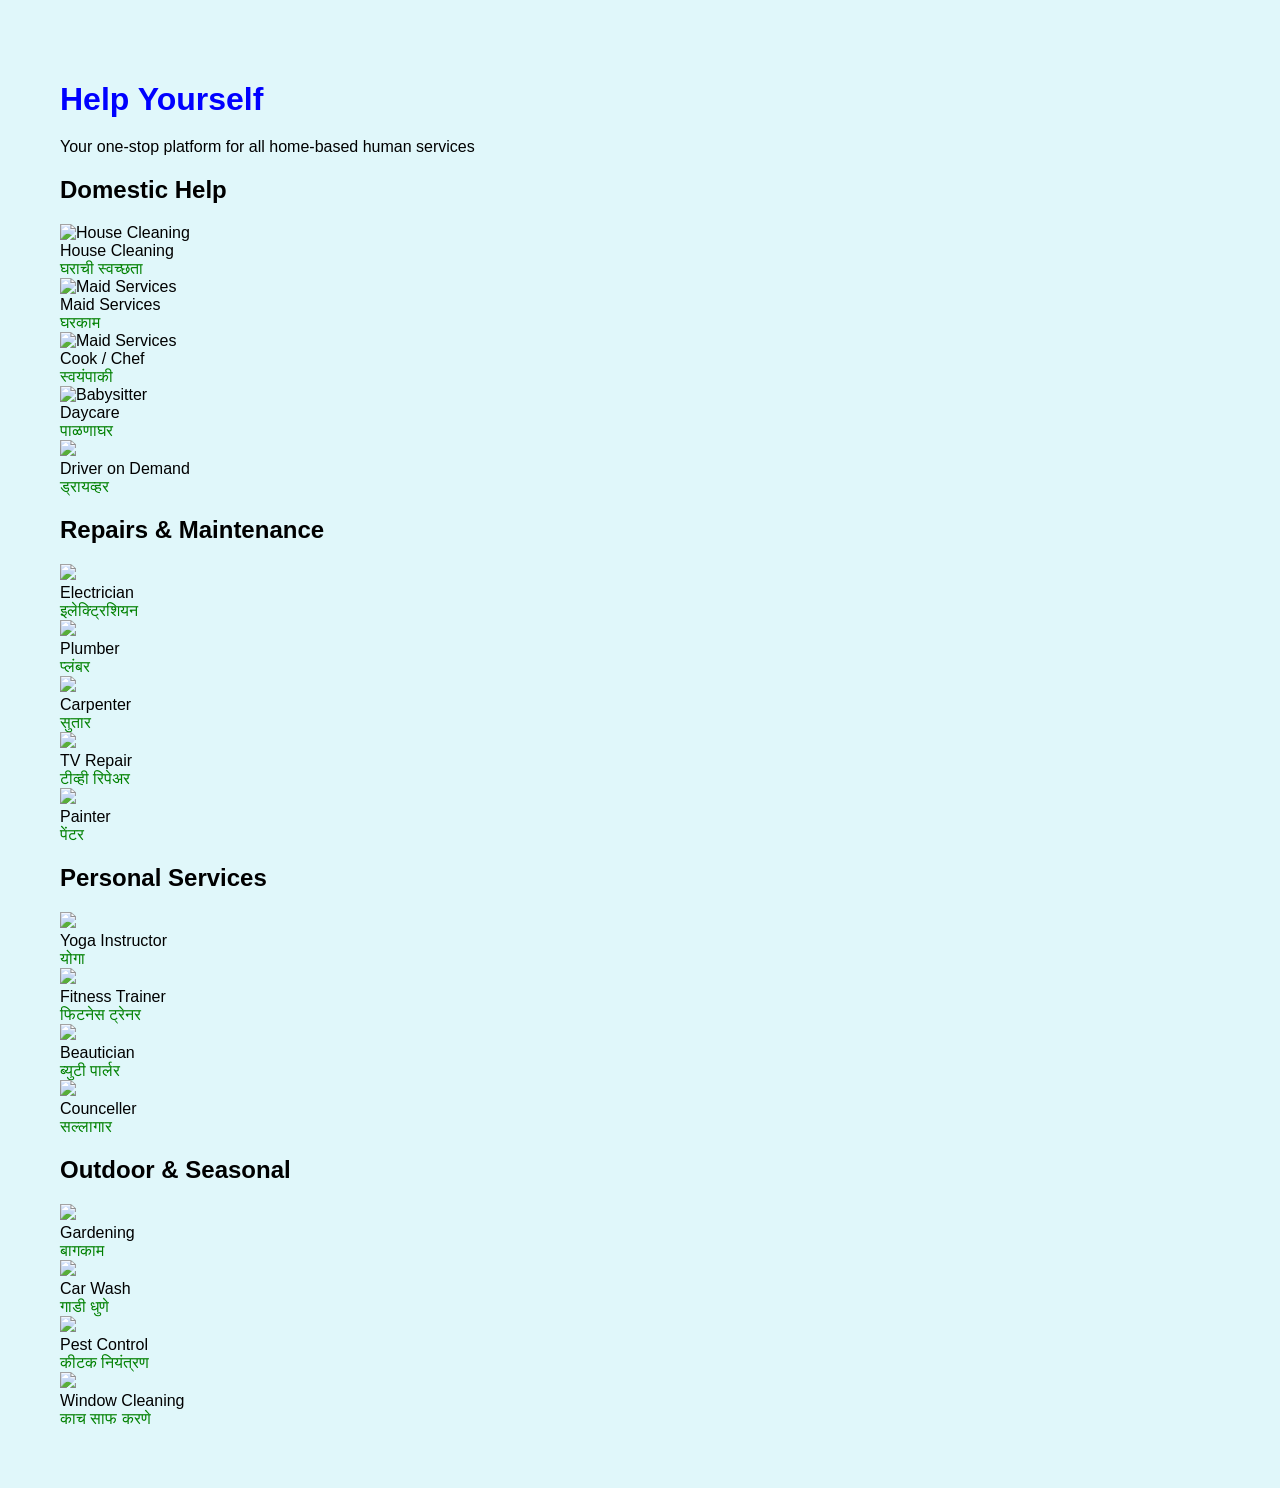
==== index.html @ 8771e16a "Add files via upload" ====
<!DOCTYPE html>
<html lang="en">
<head>
  <meta charset="UTF-8" />
  <meta name="viewport" content="width=device-width, initial-scale=1.0" />
  <title>Home Services - Help Yourself</title>
  <link rel="stylesheet" href="style2.css">
</head>
<body>

  <header class="main-header">
    <h1>Help Yourself</h1>
    <p>Your one-stop platform for all home-based human services</p>
  </header>

  <section class="services-section">
    <h2 id="domestic-help" tabindex="-1">Domestic Help</h2>
    <div class="service-grid">
      <div class="service-card-title"><img src="D:/basic/bhandi2.jpg" alt="House Cleaning" class="service-card img" style="width: 200px; height: auto;">
 <div class="service-card-box">House Cleaning   <br> <span style="color: green;">घराची स्वच्छता</span></div></div>
      
<div class="service-card-title"><img src="D:/basic/maid.jpg" alt="Maid Services" class="service-card img" style="width: 190px; height: auto;">
<div class="service-card-box">Maid Services    <br> <span style="color: green;">घरकाम</span></div></div>
      
<div class="service-card-title"><img src="D:/basic/cook.jpg" alt="Maid Services" class="service-card img" style="width: 190px; height: auto;">
<div class="service-card-box">Cook / Chef <br> <span style="color: green;">स्वयंपाकी</span></div></div>
      
<div class="service-card-title"><img src="D:/basic/daycare.jpg" alt="Babysitter" class="service-card img" style="width: 190px; height: auto;">
 <div class="service-card-box">Daycare    <br> <span style="color: green;">पाळणाघर</span></div></div>
     
     
<div class="service-card-title"><img src="D:/basic/driver.jpg"  class="service-card img" style="width: 190px; height: auto;">
 <div class="service-card-box">Driver on Demand     <br> <span style="color: green;">ड्रायव्हर</span></div>
    </div>
  </section>

  <section class="services-section">
    <h2 id="maintainance" tabindex="-1">Repairs & Maintenance</h2>
    <div class="service-grid">
 

 <div class="service-card-title"><img src="D:/basic/electrician.jpg"  class="service-card img" style="width: 200px; height: auto;">
      <div class="service-card-box">Electrician <br><span style="color: green;">इलेक्ट्रिशियन</span></div></div>
     


 <div class="service-card-title"><img src="D:/basic/plumber.jpg"  class="service-card img" style="width: 200px; height: auto;">
      <div class="service-card-box">Plumber  <br><span style="color: green;">प्लंबर</span></div></div>
     

 <div class="service-card-title"><img src="D:/basic/carpenter.jpeg"  class="service-card img" style="width: 200px; height: auto;">
 <div class="service-card-box">Carpenter <br><span style="color: green;">सुतार</span></div></div>
      

<div class="service-card-title"><img src="D:/basic/tv.jpg"  class="service-card img" style="width: 200px; height: auto;">
    <div class="service-card-box">TV Repair <br><span style="color: green; ">टीव्ही रिपेअर</span></div></div>
      

<div class="service-card-title"><img src="D:/basic/paint.jpeg"  class="service-card img" style="width: 200px; height: auto;">
<div class="service-card-box">Painter  <br><span style="color: green;">पेंटर</span></div></div>
   
    </div>
  </section>

  <section class="services-section">
    <h2 id="personal-services" tabindex="-1">Personal Services</h2>
    <div class="service-grid">
      <div class="service-card-title"><img src="image/yoga.png"  class="service-card img" style="width: 200px; height: auto;">
   <div class="service-card-box">Yoga Instructor  <br><span style="color: green;">योगा</span></div></div>

   

   <div class="service-card-title"><img src="image/fitness.jpg"  class="service-card img" style="width: 200px; height: auto;">
     <div class="service-card-box">Fitness Trainer  <br><span style="color: green;">फिटनेस ट्रेनर</span></div></div>

    <div class="service-card-title"><img src="D:/basic/bp.jpg"  class="service-card img" style="width: 200px; height: auto;">
        <div class="service-card-box">Beautician  <br><span style="color: green;">ब्युटी पार्लर</span></div></div>
    
     <div class="service-card-title"><img src="image/counceller2.jpg"  class="service-card img" style="width: 200px; height: auto;">
        <div class="service-card-box">Counceller  <br><span style="color: green;">सल्लागार</span></div></div>
      

  


   
    </div>
  </section>

  <section class="services-section">
    <h2 id="outdoor" tabindex="-1">Outdoor & Seasonal</h2>
    <div class="service-grid">


      <div class="service-card-title"><img src="image/gardening.jpg"  class="service-card img" style="width: 200px; height: auto;">
 <div class="service-card-box">Gardening  <br><span style="color: green;">बागकाम</span></div></div>
    

    <div class="service-card-title"><img src="image/carwash.jpg"  class="service-card img" style="width: 200px; height: auto;">
    <div class="service-card-box">Car Wash  <br><span style="color: green;">गाडी धुणे</span></div></div>
    

   <div class="service-card-title"><img src="image/pest.jpg"  class="service-card img" style="width: 200px; height: auto;">
    <div class="service-card-box">Pest Control <br><span style="color: green;">कीटक नियंत्रण</span></div></div>
    
   <div class="service-card-title"><img src="image/window2.jpeg"  class="service-card img" style="width: 200px; height: auto;">
    <div class="service-card-box">Window Cleaning <br><span style="color: green;">काच साफ करणे</span></div></div>
    
  
    </div>
  </section>



<script>
  window.onload = function () {
    const params = new URLSearchParams(window.location.search);
    const searchQuery = params.get("q");

    if (searchQuery) {
      const input = searchQuery.toLowerCase();
      const cards = document.querySelectorAll(".card");
      let matchFound = false;
      let firstMatch = null;

      cards.forEach(card => {
        const text = card.innerText.toLowerCase();
        const match = text.includes(input);
        card.style.display = match ? "block" : "none";

        if (match && !firstMatch) {
          firstMatch = card;
          matchFound = true;
        }
      });

      if (firstMatch) {
        // Scroll and focus the first matched card
        firstMatch.scrollIntoView({ behavior: "smooth", block: "center" });
        firstMatch.setAttribute("tabindex", "-1"); // Make sure it can receive focus
        firstMatch.focus();
      }

      if (!matchFound) {
        const section = document.querySelector(".sections");
        const message = document.createElement("p");
        message.textContent = `No results found for "${searchQuery}".`;
        message.style.cssText = "color: #dc2626; font-weight: bold; margin-top: 20px;";
        section.appendChild(message);
      }
    }
  };

  window.addEventListener('DOMContentLoaded', () => {
    const idFromHash = window.location.hash.substring(1);
    if (idFromHash) {
      const target = document.getElementById(idFromHash);
      if (target) {
        target.scrollIntoView({ behavior: "smooth", block: "start" });
        target.focus();
      }
    }
  });
</script>
</body>
</html>
---- style2.css ----
body {
  font-family: Arial, sans-serif;
  margin: 0;
  padding: 60px;
  background-color: #e0f7fa;
}

h1 {
  margin-bottom: 20px;
  color: blue;
}

.section {
  background-color: white;
  padding: 20px;
  margin-bottom: 10px;
  border-radius: 30px;
}

.item-row {
  display: grid;
  grid-template-columns: repeat(5, 1fr);
  gap: 20px;
  justify-items: center;
  align-items: start;
}

.item {
  width: 100%;
  max-width: 120px;
  text-align: center;
}

.item img {
  width: 100px;
  height: 100px;
  object-fit: cover;
  border-radius: 50%;
  margin-bottom: 10px;
}

.item-title {
  font-size: 14px;
  font-weight: bold;
}

.item-subtitle {
  font-size: 13px;
  color: #388e3c;
}

.item a {
  text-decoration: none;
  color: inherit;
  display: block;
}

@media (max-width: 600px) {
  .item {
    width: 100px;
  }
}
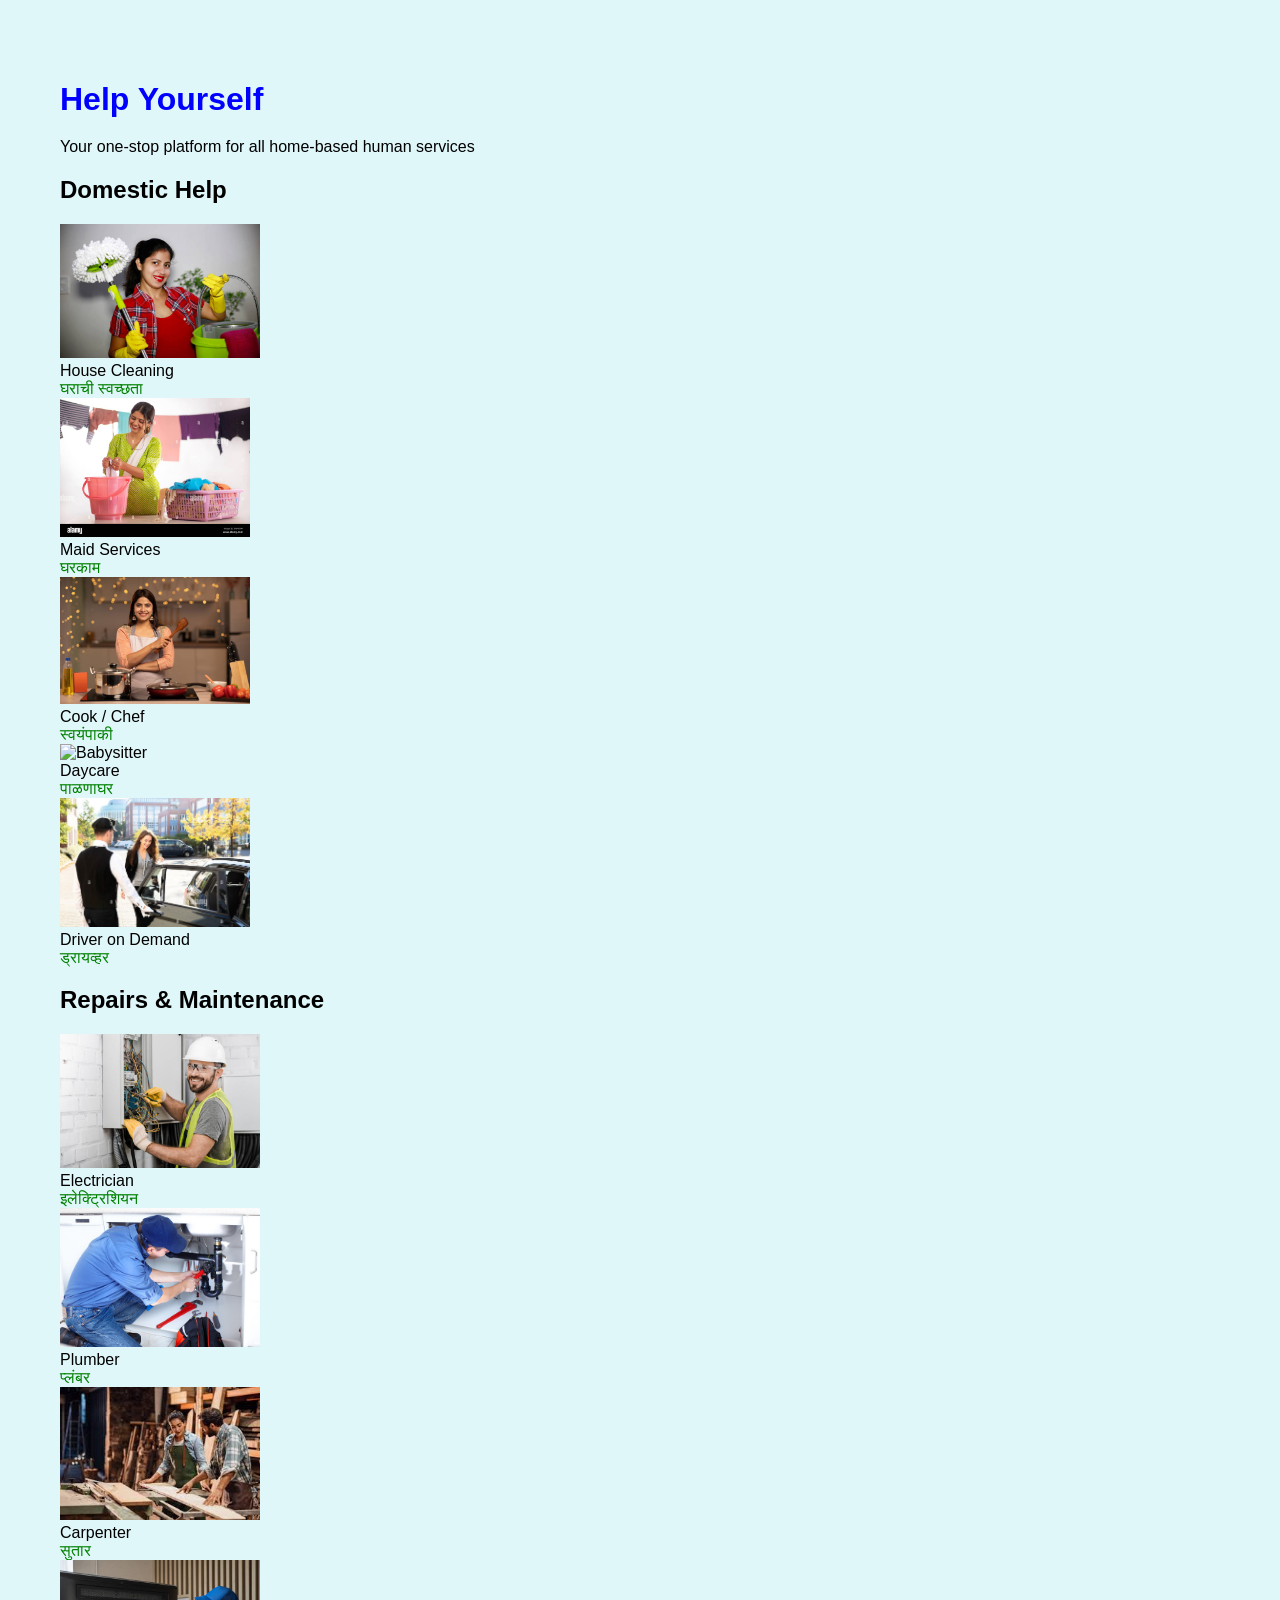
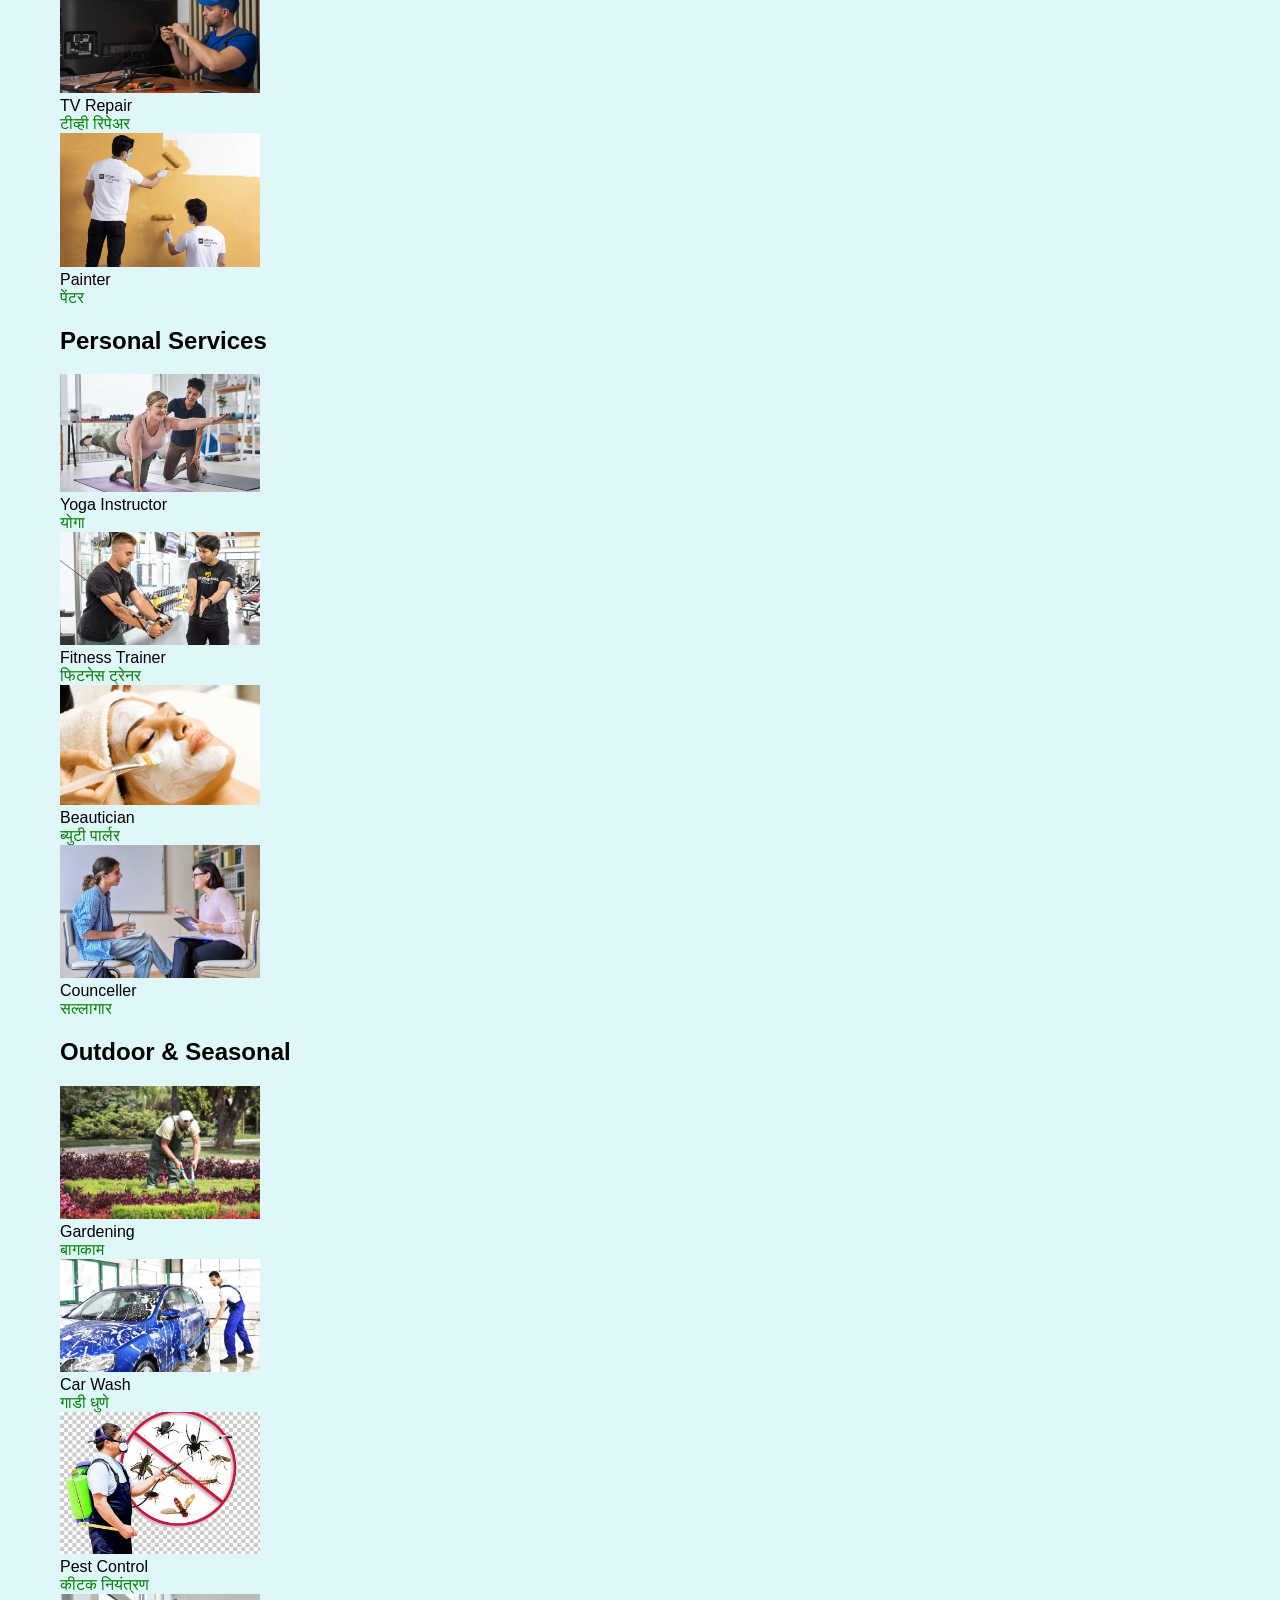
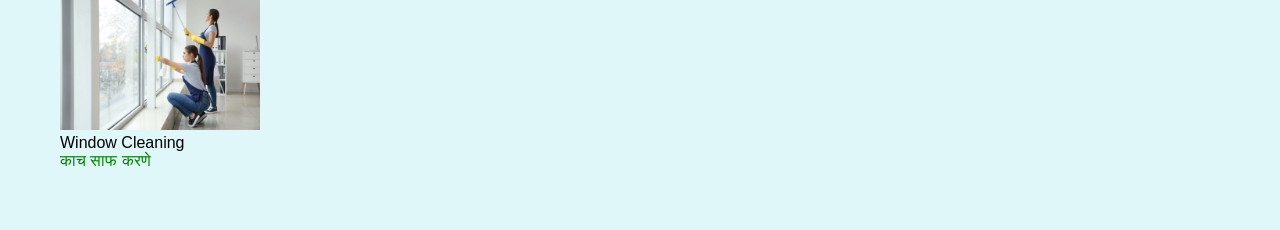
==== commit d3d727d8: "Update index.html" ====
--- a/index.html
+++ b/index.html
@@ -16,20 +16,20 @@
   <section class="services-section">
     <h2 id="domestic-help" tabindex="-1">Domestic Help</h2>
     <div class="service-grid">
-      <div class="service-card-title"><img src="D:/basic/bhandi2.jpg" alt="House Cleaning" class="service-card img" style="width: 200px; height: auto;">
+      <div class="service-card-title"><img src="bhandi2.jpg" alt="House Cleaning" class="service-card img" style="width: 200px; height: auto;">
  <div class="service-card-box">House Cleaning   <br> <span style="color: green;">घराची स्वच्छता</span></div></div>
       
-<div class="service-card-title"><img src="D:/basic/maid.jpg" alt="Maid Services" class="service-card img" style="width: 190px; height: auto;">
+<div class="service-card-title"><img src="maid.jpg" alt="Maid Services" class="service-card img" style="width: 190px; height: auto;">
 <div class="service-card-box">Maid Services    <br> <span style="color: green;">घरकाम</span></div></div>
       
-<div class="service-card-title"><img src="D:/basic/cook.jpg" alt="Maid Services" class="service-card img" style="width: 190px; height: auto;">
+<div class="service-card-title"><img src="cook.jpg" alt="Maid Services" class="service-card img" style="width: 190px; height: auto;">
 <div class="service-card-box">Cook / Chef <br> <span style="color: green;">स्वयंपाकी</span></div></div>
       
-<div class="service-card-title"><img src="D:/basic/daycare.jpg" alt="Babysitter" class="service-card img" style="width: 190px; height: auto;">
+<div class="service-card-title"><img src="daycare.jpg" alt="Babysitter" class="service-card img" style="width: 190px; height: auto;">
  <div class="service-card-box">Daycare    <br> <span style="color: green;">पाळणाघर</span></div></div>
      
      
-<div class="service-card-title"><img src="D:/basic/driver.jpg"  class="service-card img" style="width: 190px; height: auto;">
+<div class="service-card-title"><img src="driver.jpg"  class="service-card img" style="width: 190px; height: auto;">
  <div class="service-card-box">Driver on Demand     <br> <span style="color: green;">ड्रायव्हर</span></div>
     </div>
   </section>
@@ -39,24 +39,24 @@
     <div class="service-grid">
  
 
- <div class="service-card-title"><img src="D:/basic/electrician.jpg"  class="service-card img" style="width: 200px; height: auto;">
+ <div class="service-card-title"><img src="electrician.jpg"  class="service-card img" style="width: 200px; height: auto;">
       <div class="service-card-box">Electrician <br><span style="color: green;">इलेक्ट्रिशियन</span></div></div>
      
 
 
- <div class="service-card-title"><img src="D:/basic/plumber.jpg"  class="service-card img" style="width: 200px; height: auto;">
+ <div class="service-card-title"><img src="plumber.jpg"  class="service-card img" style="width: 200px; height: auto;">
       <div class="service-card-box">Plumber  <br><span style="color: green;">प्लंबर</span></div></div>
      
 
- <div class="service-card-title"><img src="D:/basic/carpenter.jpeg"  class="service-card img" style="width: 200px; height: auto;">
+ <div class="service-card-title"><img src="carpenter.jpeg"  class="service-card img" style="width: 200px; height: auto;">
  <div class="service-card-box">Carpenter <br><span style="color: green;">सुतार</span></div></div>
       
 
-<div class="service-card-title"><img src="D:/basic/tv.jpg"  class="service-card img" style="width: 200px; height: auto;">
+<div class="service-card-title"><img src="tv.jpg"  class="service-card img" style="width: 200px; height: auto;">
     <div class="service-card-box">TV Repair <br><span style="color: green; ">टीव्ही रिपेअर</span></div></div>
       
 
-<div class="service-card-title"><img src="D:/basic/paint.jpeg"  class="service-card img" style="width: 200px; height: auto;">
+<div class="service-card-title"><img src="paint.jpeg"  class="service-card img" style="width: 200px; height: auto;">
 <div class="service-card-box">Painter  <br><span style="color: green;">पेंटर</span></div></div>
    
     </div>
@@ -65,18 +65,18 @@
   <section class="services-section">
     <h2 id="personal-services" tabindex="-1">Personal Services</h2>
     <div class="service-grid">
-      <div class="service-card-title"><img src="image/yoga.png"  class="service-card img" style="width: 200px; height: auto;">
+      <div class="service-card-title"><img src="yoga.png"  class="service-card img" style="width: 200px; height: auto;">
    <div class="service-card-box">Yoga Instructor  <br><span style="color: green;">योगा</span></div></div>
 
    
 
-   <div class="service-card-title"><img src="image/fitness.jpg"  class="service-card img" style="width: 200px; height: auto;">
+   <div class="service-card-title"><img src="fitness.jpg"  class="service-card img" style="width: 200px; height: auto;">
      <div class="service-card-box">Fitness Trainer  <br><span style="color: green;">फिटनेस ट्रेनर</span></div></div>
 
-    <div class="service-card-title"><img src="D:/basic/bp.jpg"  class="service-card img" style="width: 200px; height: auto;">
+    <div class="service-card-title"><img src="bp.jpg"  class="service-card img" style="width: 200px; height: auto;">
         <div class="service-card-box">Beautician  <br><span style="color: green;">ब्युटी पार्लर</span></div></div>
     
-     <div class="service-card-title"><img src="image/counceller2.jpg"  class="service-card img" style="width: 200px; height: auto;">
+     <div class="service-card-title"><img src="counceller2.jpg"  class="service-card img" style="width: 200px; height: auto;">
         <div class="service-card-box">Counceller  <br><span style="color: green;">सल्लागार</span></div></div>
       
 
@@ -92,18 +92,18 @@
     <div class="service-grid">
 
 
-      <div class="service-card-title"><img src="image/gardening.jpg"  class="service-card img" style="width: 200px; height: auto;">
+      <div class="service-card-title"><img src="gardening.jpg"  class="service-card img" style="width: 200px; height: auto;">
  <div class="service-card-box">Gardening  <br><span style="color: green;">बागकाम</span></div></div>
     
 
-    <div class="service-card-title"><img src="image/carwash.jpg"  class="service-card img" style="width: 200px; height: auto;">
+    <div class="service-card-title"><img src="carwash.jpg"  class="service-card img" style="width: 200px; height: auto;">
     <div class="service-card-box">Car Wash  <br><span style="color: green;">गाडी धुणे</span></div></div>
     
 
-   <div class="service-card-title"><img src="image/pest.jpg"  class="service-card img" style="width: 200px; height: auto;">
+   <div class="service-card-title"><img src="pest.jpg"  class="service-card img" style="width: 200px; height: auto;">
     <div class="service-card-box">Pest Control <br><span style="color: green;">कीटक नियंत्रण</span></div></div>
     
-   <div class="service-card-title"><img src="image/window2.jpeg"  class="service-card img" style="width: 200px; height: auto;">
+   <div class="service-card-title"><img src="window2.jpeg"  class="service-card img" style="width: 200px; height: auto;">
     <div class="service-card-box">Window Cleaning <br><span style="color: green;">काच साफ करणे</span></div></div>
     
   
@@ -164,3 +164,4 @@
 </script>
 </body>
 </html>
+
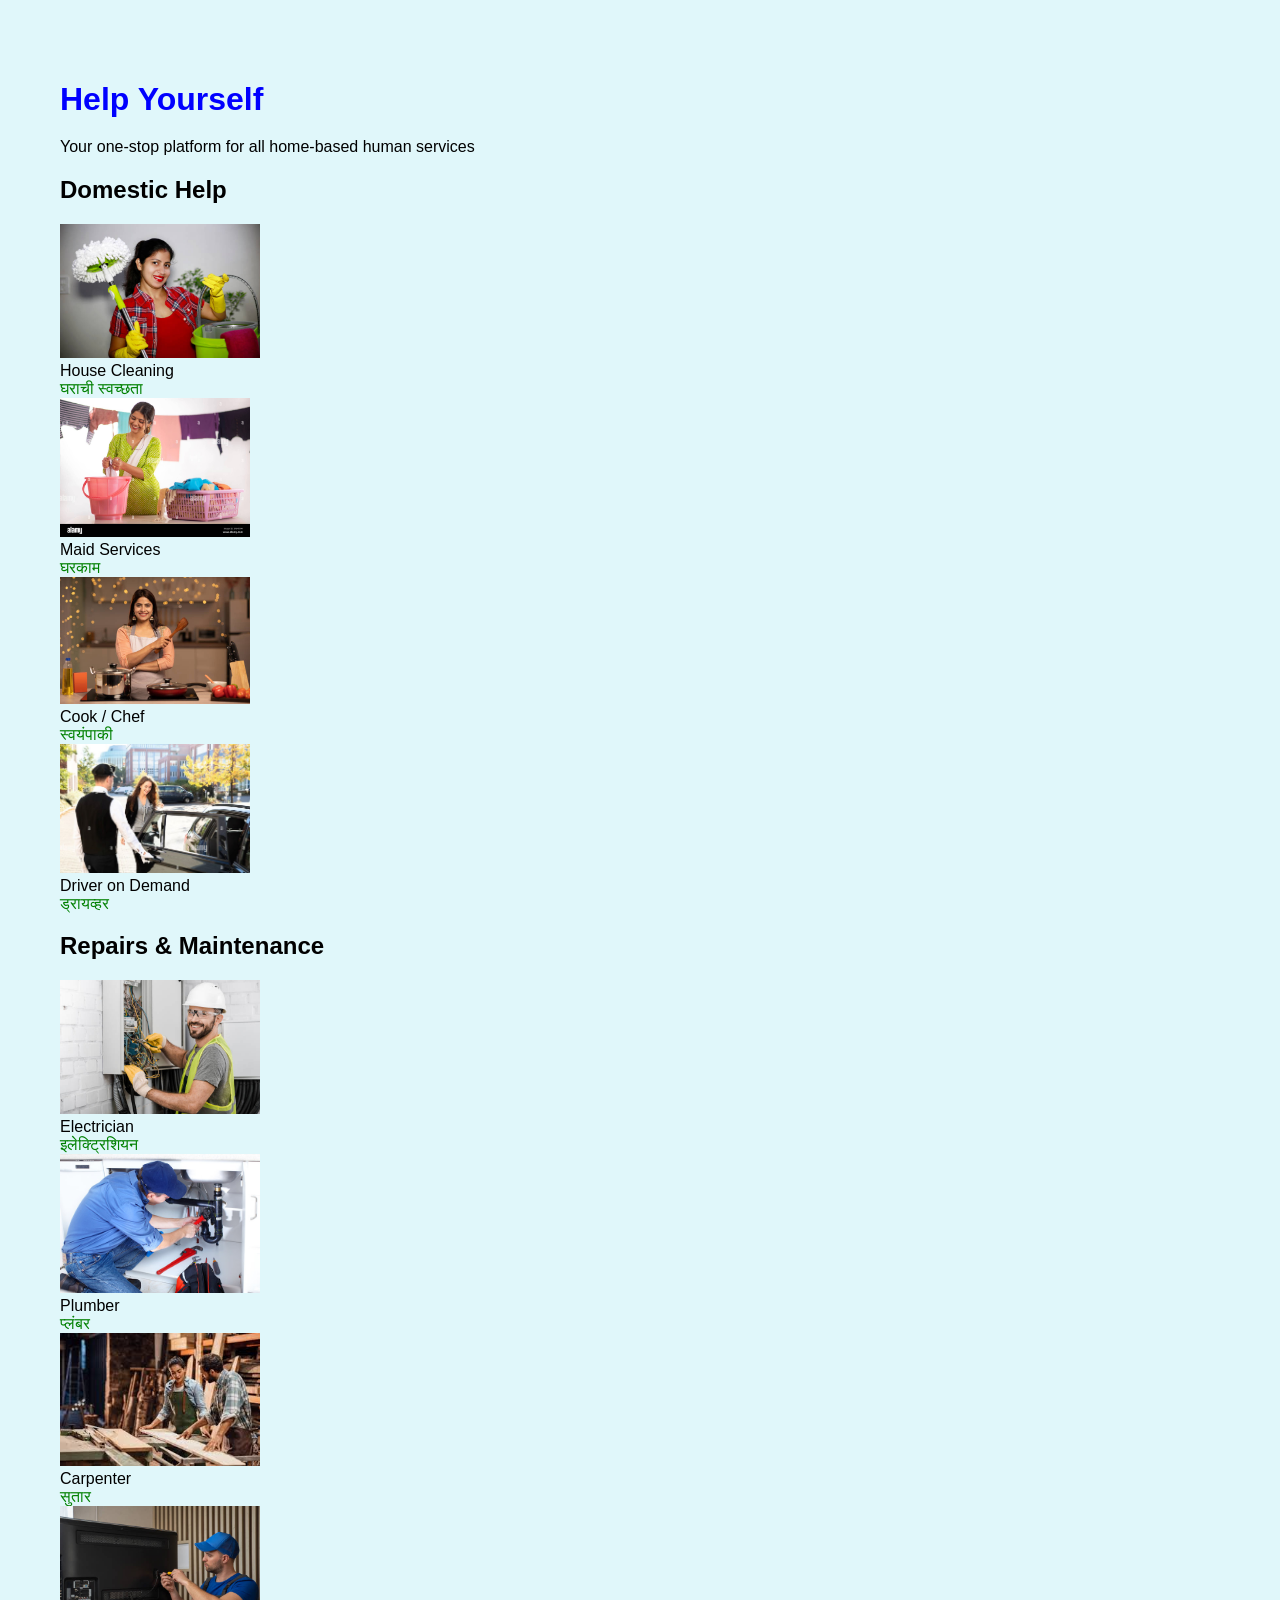
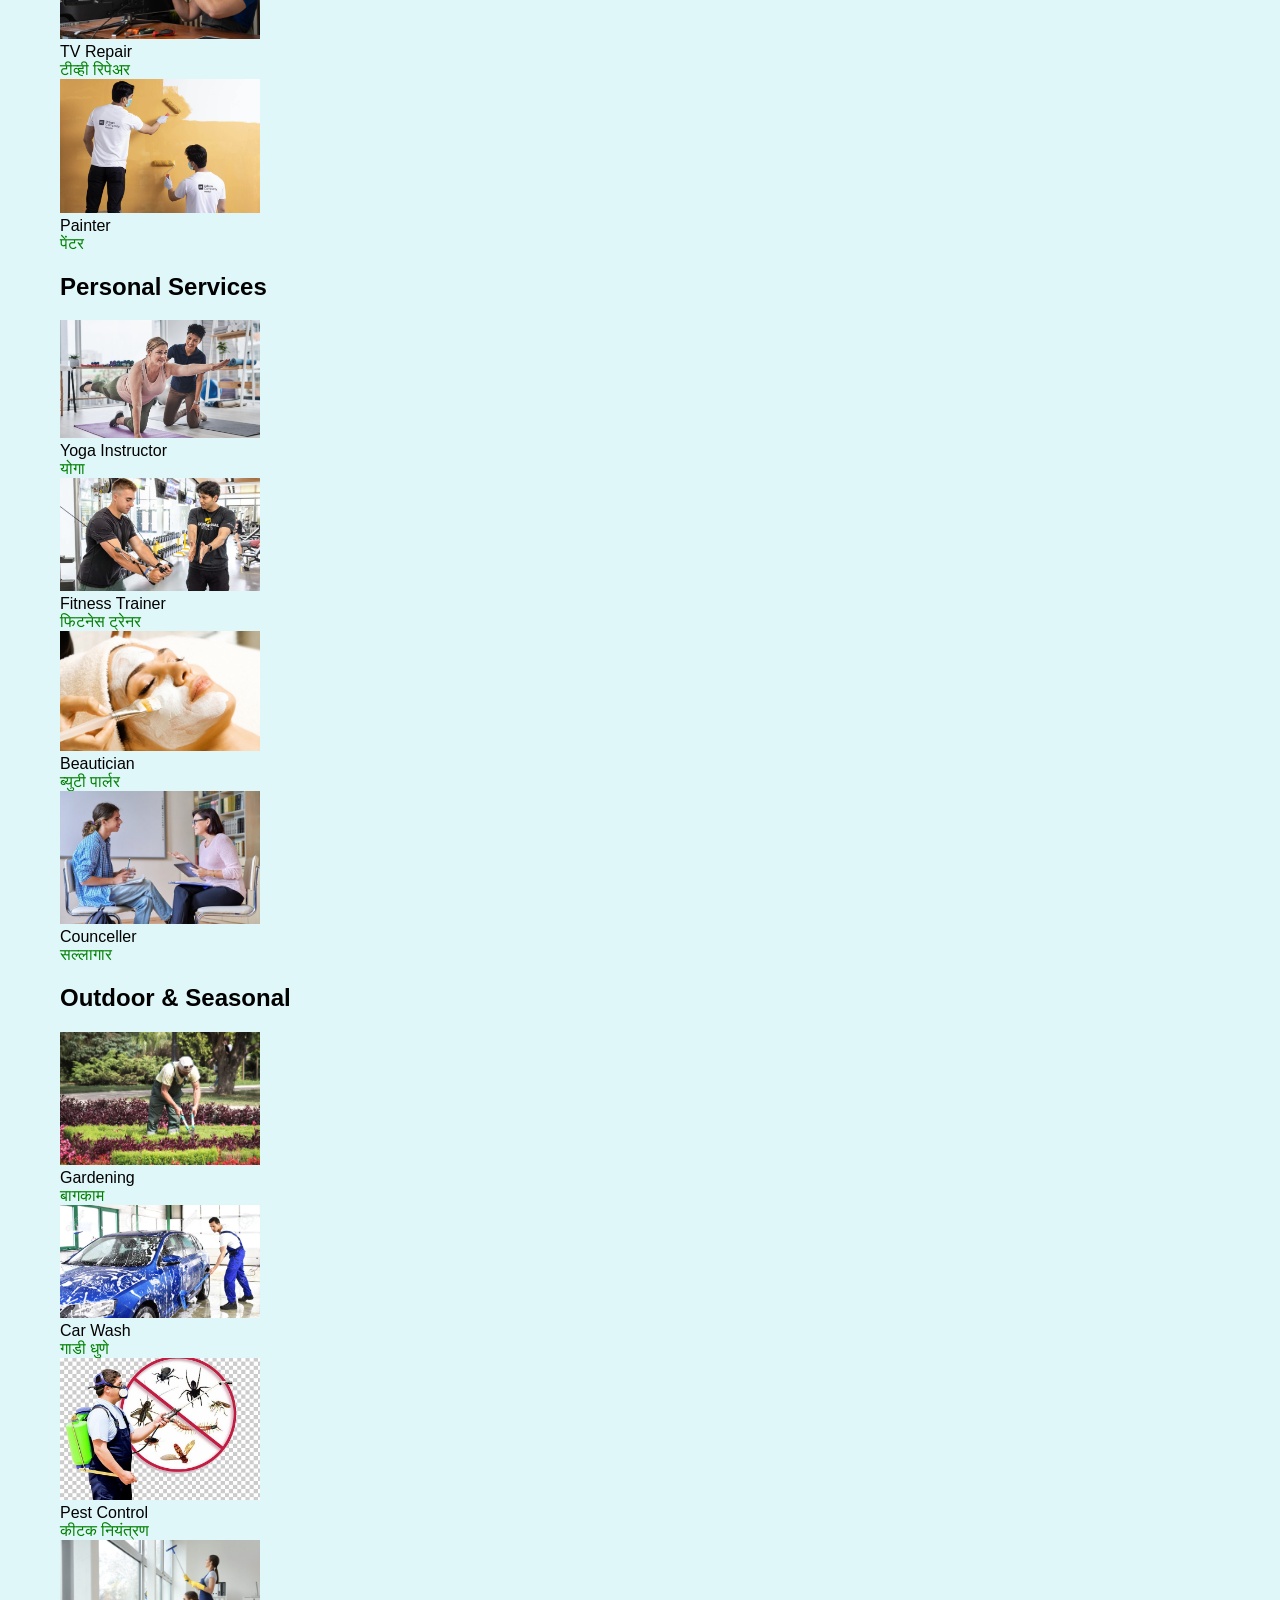
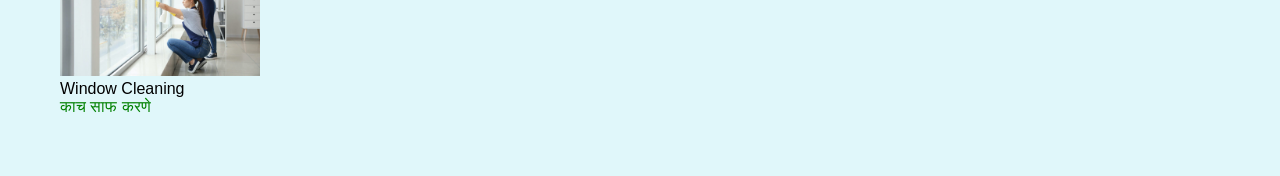
==== commit 192b374a: "Update index.html" ====
--- a/index.html
+++ b/index.html
@@ -25,8 +25,7 @@
 <div class="service-card-title"><img src="cook.jpg" alt="Maid Services" class="service-card img" style="width: 190px; height: auto;">
 <div class="service-card-box">Cook / Chef <br> <span style="color: green;">स्वयंपाकी</span></div></div>
       
-<div class="service-card-title"><img src="daycare.jpg" alt="Babysitter" class="service-card img" style="width: 190px; height: auto;">
- <div class="service-card-box">Daycare    <br> <span style="color: green;">पाळणाघर</span></div></div>
+
      
      
 <div class="service-card-title"><img src="driver.jpg"  class="service-card img" style="width: 190px; height: auto;">
@@ -165,3 +164,4 @@
 </body>
 </html>
 
+
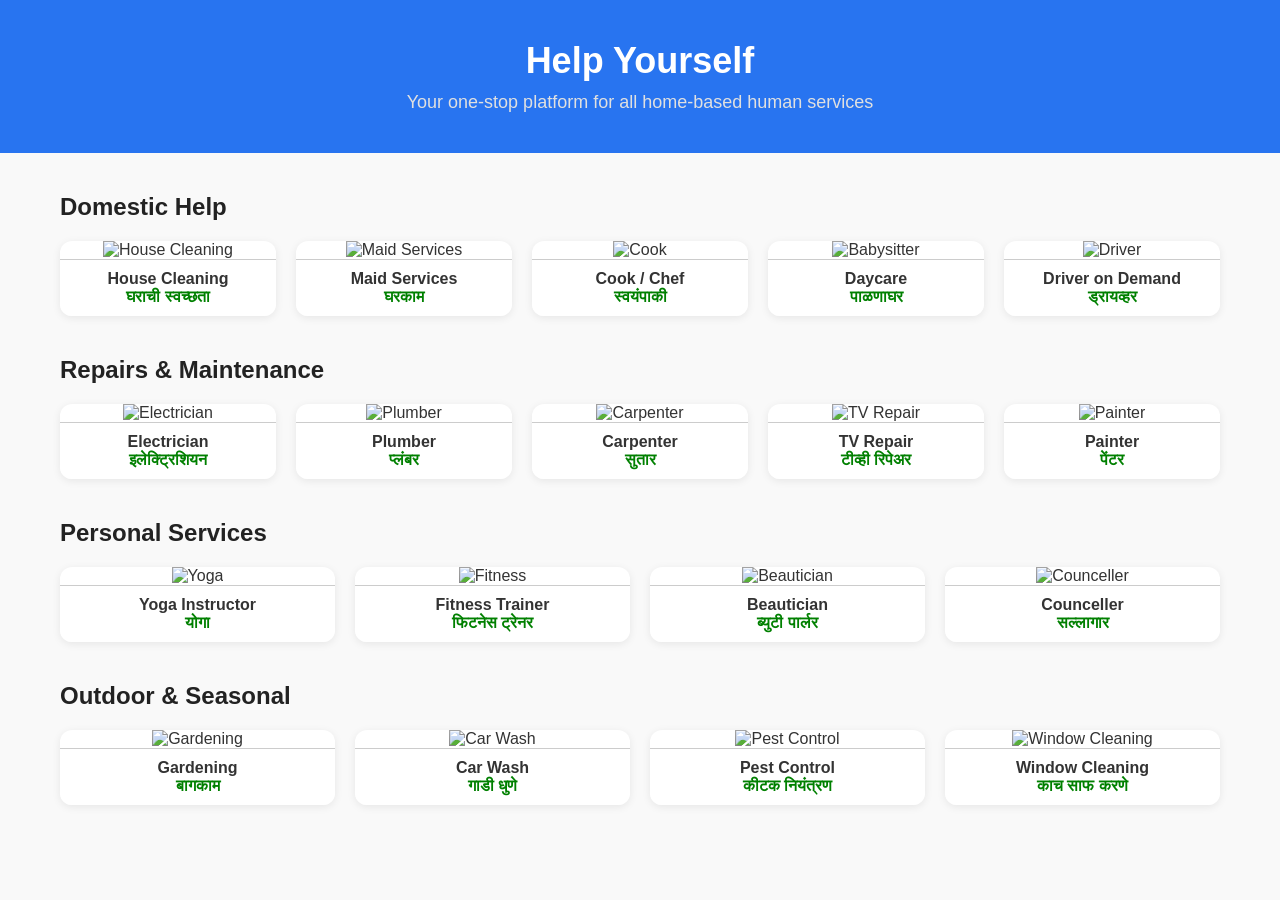
==== commit ca61a037: "Update index.html" ====
--- a/index.html
+++ b/index.html
@@ -4,7 +4,40 @@
   <meta charset="UTF-8" />
   <meta name="viewport" content="width=device-width, initial-scale=1.0" />
   <title>Home Services - Help Yourself</title>
-  <link rel="stylesheet" href="style2.css">
+  <style>
+    /* Reset & Base */
+    * { margin: 0; padding: 0; box-sizing: border-box; }
+    html { scroll-behavior: smooth; }
+    body { font-family: Arial, sans-serif; background-color: #f9f9f9; padding-bottom: 50px; color: #333; }
+
+    /* Header */
+    .main-header { text-align: center; background-color: #2874f0; color: white; padding: 40px 20px; }
+    .main-header h1 { font-size: 36px; margin-bottom: 10px; }
+    .main-header p { font-size: 18px; color: #e0e0e0; }
+
+    /* Services Section */
+    .services-section { margin: 40px auto; padding: 0 20px; max-width: 1200px; }
+    .services-section h2 { margin-bottom: 20px; font-size: 24px; color: #222; }
+
+    /* Grid */
+    .service-grid { display: grid; grid-template-columns: repeat(auto-fit, minmax(200px, 1fr)); gap: 20px; justify-items: center; }
+
+    /* Cards */
+    .service-card { width: 100%; max-width: 300px; background-color: white; border-radius: 12px; overflow: hidden; text-align: center; box-shadow: 0 2px 8px rgba(0, 0, 0, 0.08); transition: transform 0.3s ease, box-shadow 0.3s ease; }
+    .service-card img { width: 100%; height: 150px; object-fit: cover; }
+    .service-card:hover { transform: translateY(-5px); box-shadow: 0 4px 16px rgba(0, 0, 0, 0.15); }
+
+    /* Card Title */
+    .service-card-title { padding: 12px 10px 0; font-weight: bold; font-size: 16px; color: #222; }
+
+    /* Card Box */
+    .service-card-box { background-color: white; padding: 10px; font-weight: bold; border-top: 1px solid #ccc; font-size: 16px; transition: background-color 0.3s ease, color 0.3s ease, box-shadow 0.3s ease; }
+    .service-card-box:hover { background-color: #66a6ff; color: white; cursor: pointer; box-shadow: inset 0 0 5px rgba(0, 0, 0, 0.1); }
+
+    /* Focus Highlight */
+    h2:focus { outline: none; color: #2563eb; background-color: #ffe600; padding: 4px 8px; border-radius: 6px; transition: background-color 0.3s, color 0.3s; }
+    .service-card:focus { outline: 3px solid #22c55e; box-shadow: 0 0 12px #22c55e; }
+  </style>
 </head>
 <body>
 
@@ -16,130 +49,65 @@
   <section class="services-section">
     <h2 id="domestic-help" tabindex="-1">Domestic Help</h2>
     <div class="service-grid">
-      <div class="service-card-title"><img src="bhandi2.jpg" alt="House Cleaning" class="service-card img" style="width: 200px; height: auto;">
- <div class="service-card-box">House Cleaning   <br> <span style="color: green;">घराची स्वच्छता</span></div></div>
-      
-<div class="service-card-title"><img src="maid.jpg" alt="Maid Services" class="service-card img" style="width: 190px; height: auto;">
-<div class="service-card-box">Maid Services    <br> <span style="color: green;">घरकाम</span></div></div>
-      
-<div class="service-card-title"><img src="cook.jpg" alt="Maid Services" class="service-card img" style="width: 190px; height: auto;">
-<div class="service-card-box">Cook / Chef <br> <span style="color: green;">स्वयंपाकी</span></div></div>
-      
-
-     
-     
-<div class="service-card-title"><img src="driver.jpg"  class="service-card img" style="width: 190px; height: auto;">
- <div class="service-card-box">Driver on Demand     <br> <span style="color: green;">ड्रायव्हर</span></div>
+      <div class="service-card"><img src="image/bhandi2.jpg" alt="House Cleaning"><div class="service-card-box">House Cleaning <br><span style="color: green;">घराची स्वच्छता</span></div></div>
+      <div class="service-card"><img src="image/maid.jpg" alt="Maid Services"><div class="service-card-box">Maid Services <br><span style="color: green;">घरकाम</span></div></div>
+      <div class="service-card"><img src="image/cook.jpg" alt="Cook"><div class="service-card-box">Cook / Chef <br><span style="color: green;">स्वयंपाकी</span></div></div>
+      <div class="service-card"><img src="image/daycare.jpg" alt="Babysitter"><div class="service-card-box">Daycare <br><span style="color: green;">पाळणाघर</span></div></div>
+      <div class="service-card"><img src="image/driver.jpg" alt="Driver"><div class="service-card-box">Driver on Demand <br><span style="color: green;">ड्रायव्हर</span></div></div>
     </div>
   </section>
 
   <section class="services-section">
     <h2 id="maintainance" tabindex="-1">Repairs & Maintenance</h2>
     <div class="service-grid">
- 
-
- <div class="service-card-title"><img src="electrician.jpg"  class="service-card img" style="width: 200px; height: auto;">
-      <div class="service-card-box">Electrician <br><span style="color: green;">इलेक्ट्रिशियन</span></div></div>
-     
-
-
- <div class="service-card-title"><img src="plumber.jpg"  class="service-card img" style="width: 200px; height: auto;">
-      <div class="service-card-box">Plumber  <br><span style="color: green;">प्लंबर</span></div></div>
-     
-
- <div class="service-card-title"><img src="carpenter.jpeg"  class="service-card img" style="width: 200px; height: auto;">
- <div class="service-card-box">Carpenter <br><span style="color: green;">सुतार</span></div></div>
-      
-
-<div class="service-card-title"><img src="tv.jpg"  class="service-card img" style="width: 200px; height: auto;">
-    <div class="service-card-box">TV Repair <br><span style="color: green; ">टीव्ही रिपेअर</span></div></div>
-      
-
-<div class="service-card-title"><img src="paint.jpeg"  class="service-card img" style="width: 200px; height: auto;">
-<div class="service-card-box">Painter  <br><span style="color: green;">पेंटर</span></div></div>
-   
+      <div class="service-card"><img src="image/electrician.jpg" alt="Electrician"><div class="service-card-box">Electrician <br><span style="color: green;">इलेक्ट्रिशियन</span></div></div>
+      <div class="service-card"><img src="image/plumber.jpg" alt="Plumber"><div class="service-card-box">Plumber <br><span style="color: green;">प्लंबर</span></div></div>
+      <div class="service-card"><img src="image/carpenter.jpeg" alt="Carpenter"><div class="service-card-box">Carpenter <br><span style="color: green;">सुतार</span></div></div>
+      <div class="service-card"><img src="image/tv.jpg" alt="TV Repair"><div class="service-card-box">TV Repair <br><span style="color: green;">टीव्ही रिपेअर</span></div></div>
+      <div class="service-card"><img src="image/paint.jpeg" alt="Painter"><div class="service-card-box">Painter <br><span style="color: green;">पेंटर</span></div></div>
     </div>
   </section>
 
   <section class="services-section">
     <h2 id="personal-services" tabindex="-1">Personal Services</h2>
     <div class="service-grid">
-      <div class="service-card-title"><img src="yoga.png"  class="service-card img" style="width: 200px; height: auto;">
-   <div class="service-card-box">Yoga Instructor  <br><span style="color: green;">योगा</span></div></div>
-
-   
-
-   <div class="service-card-title"><img src="fitness.jpg"  class="service-card img" style="width: 200px; height: auto;">
-     <div class="service-card-box">Fitness Trainer  <br><span style="color: green;">फिटनेस ट्रेनर</span></div></div>
-
-    <div class="service-card-title"><img src="bp.jpg"  class="service-card img" style="width: 200px; height: auto;">
-        <div class="service-card-box">Beautician  <br><span style="color: green;">ब्युटी पार्लर</span></div></div>
-    
-     <div class="service-card-title"><img src="counceller2.jpg"  class="service-card img" style="width: 200px; height: auto;">
-        <div class="service-card-box">Counceller  <br><span style="color: green;">सल्लागार</span></div></div>
-      
-
-  
-
-
-   
+      <div class="service-card"><img src="image/yoga.png" alt="Yoga"><div class="service-card-box">Yoga Instructor <br><span style="color: green;">योगा</span></div></div>
+      <div class="service-card"><img src="image/fitness.jpg" alt="Fitness"><div class="service-card-box">Fitness Trainer <br><span style="color: green;">फिटनेस ट्रेनर</span></div></div>
+      <div class="service-card"><img src="image/bp.jpg" alt="Beautician"><div class="service-card-box">Beautician <br><span style="color: green;">ब्युटी पार्लर</span></div></div>
+      <div class="service-card"><img src="image/counceller2.jpg" alt="Counceller"><div class="service-card-box">Counceller <br><span style="color: green;">सल्लागार</span></div></div>
     </div>
   </section>
 
   <section class="services-section">
     <h2 id="outdoor" tabindex="-1">Outdoor & Seasonal</h2>
     <div class="service-grid">
-
-
-      <div class="service-card-title"><img src="gardening.jpg"  class="service-card img" style="width: 200px; height: auto;">
- <div class="service-card-box">Gardening  <br><span style="color: green;">बागकाम</span></div></div>
-    
-
-    <div class="service-card-title"><img src="carwash.jpg"  class="service-card img" style="width: 200px; height: auto;">
-    <div class="service-card-box">Car Wash  <br><span style="color: green;">गाडी धुणे</span></div></div>
-    
-
-   <div class="service-card-title"><img src="pest.jpg"  class="service-card img" style="width: 200px; height: auto;">
-    <div class="service-card-box">Pest Control <br><span style="color: green;">कीटक नियंत्रण</span></div></div>
-    
-   <div class="service-card-title"><img src="window2.jpeg"  class="service-card img" style="width: 200px; height: auto;">
-    <div class="service-card-box">Window Cleaning <br><span style="color: green;">काच साफ करणे</span></div></div>
-    
-  
+      <div class="service-card"><img src="image/gardening.jpg" alt="Gardening"><div class="service-card-box">Gardening <br><span style="color: green;">बागकाम</span></div></div>
+      <div class="service-card"><img src="image/carwash.jpg" alt="Car Wash"><div class="service-card-box">Car Wash <br><span style="color: green;">गाडी धुणे</span></div></div>
+      <div class="service-card"><img src="image/pest.jpg" alt="Pest Control"><div class="service-card-box">Pest Control <br><span style="color: green;">कीटक नियंत्रण</span></div></div>
+      <div class="service-card"><img src="image/window2.jpeg" alt="Window Cleaning"><div class="service-card-box">Window Cleaning <br><span style="color: green;">काच साफ करणे</span></div></div>
     </div>
   </section>
-
-
 
 <script>
   window.onload = function () {
     const params = new URLSearchParams(window.location.search);
     const searchQuery = params.get("q");
-
     if (searchQuery) {
       const input = searchQuery.toLowerCase();
       const cards = document.querySelectorAll(".card");
       let matchFound = false;
       let firstMatch = null;
-
       cards.forEach(card => {
         const text = card.innerText.toLowerCase();
         const match = text.includes(input);
         card.style.display = match ? "block" : "none";
-
-        if (match && !firstMatch) {
-          firstMatch = card;
-          matchFound = true;
-        }
+        if (match && !firstMatch) { firstMatch = card; matchFound = true; }
       });
-
       if (firstMatch) {
-        // Scroll and focus the first matched card
         firstMatch.scrollIntoView({ behavior: "smooth", block: "center" });
-        firstMatch.setAttribute("tabindex", "-1"); // Make sure it can receive focus
+        firstMatch.setAttribute("tabindex", "-1");
         firstMatch.focus();
       }
-
       if (!matchFound) {
         const section = document.querySelector(".sections");
         const message = document.createElement("p");
@@ -163,5 +131,3 @@
 </script>
 </body>
 </html>
-
-
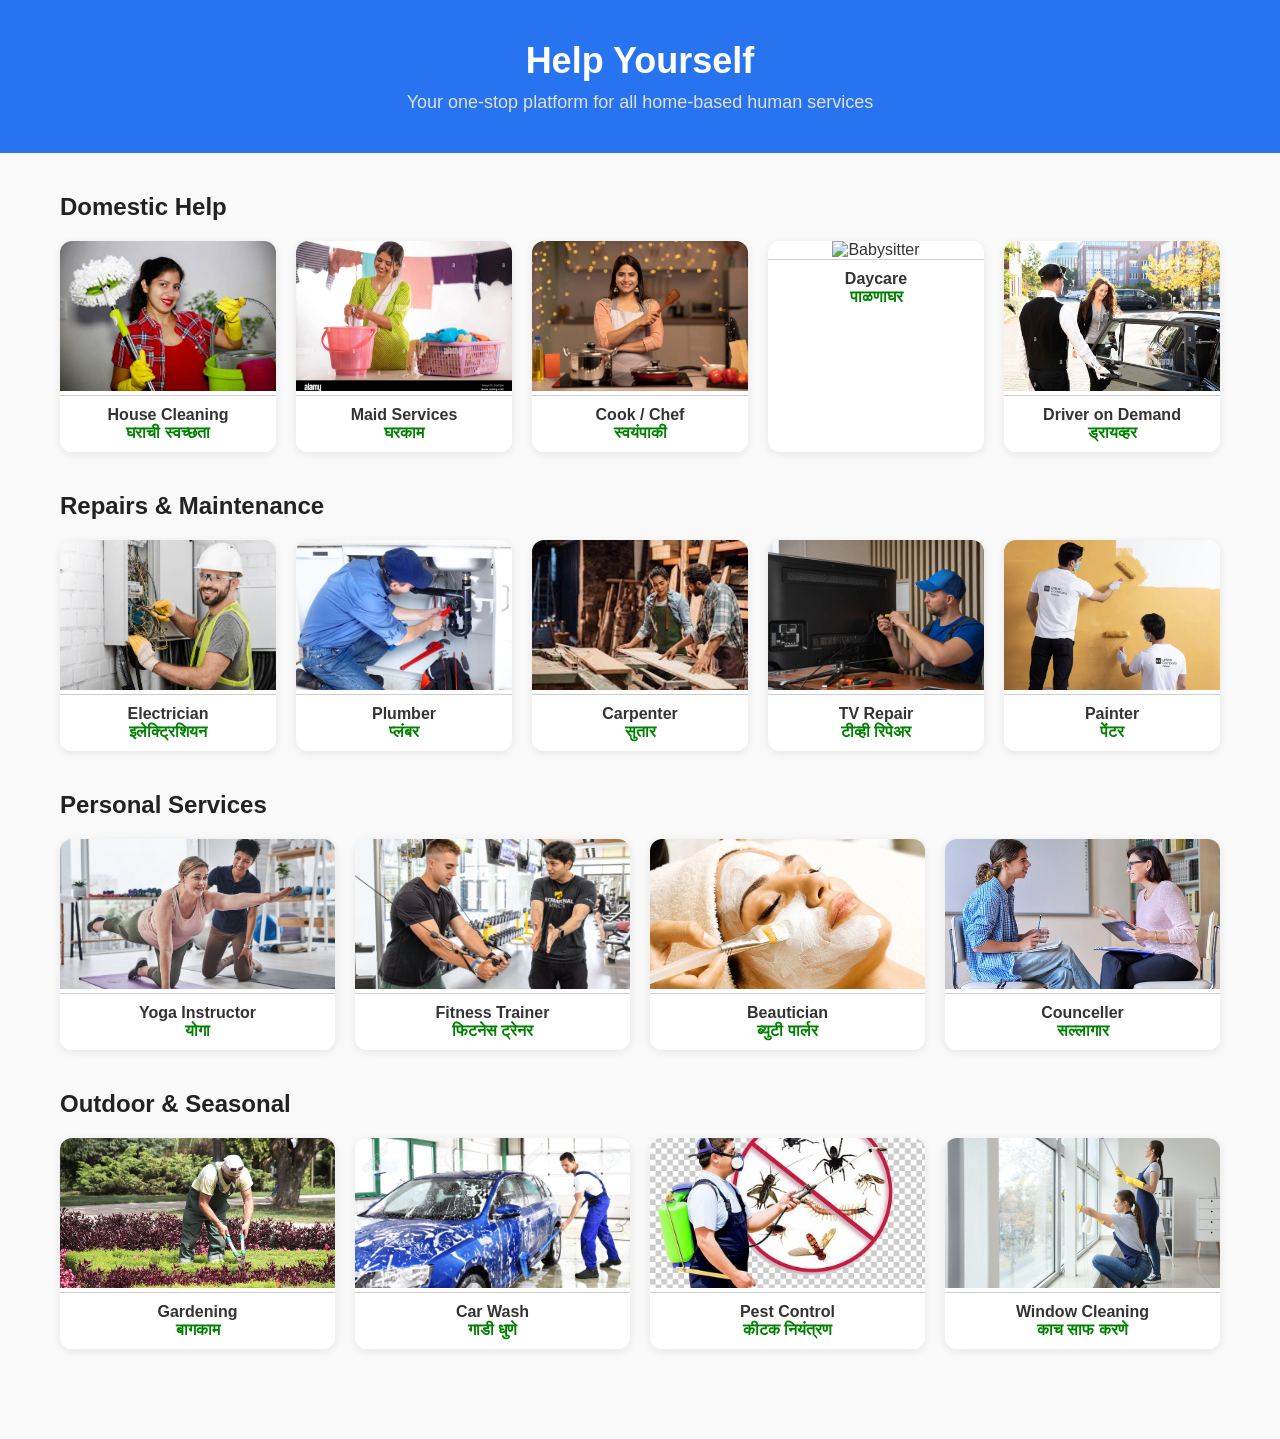
==== commit 98a884d7: "Update index.html" ====
--- a/index.html
+++ b/index.html
@@ -49,42 +49,42 @@
   <section class="services-section">
     <h2 id="domestic-help" tabindex="-1">Domestic Help</h2>
     <div class="service-grid">
-      <div class="service-card"><img src="image/bhandi2.jpg" alt="House Cleaning"><div class="service-card-box">House Cleaning <br><span style="color: green;">घराची स्वच्छता</span></div></div>
-      <div class="service-card"><img src="image/maid.jpg" alt="Maid Services"><div class="service-card-box">Maid Services <br><span style="color: green;">घरकाम</span></div></div>
-      <div class="service-card"><img src="image/cook.jpg" alt="Cook"><div class="service-card-box">Cook / Chef <br><span style="color: green;">स्वयंपाकी</span></div></div>
-      <div class="service-card"><img src="image/daycare.jpg" alt="Babysitter"><div class="service-card-box">Daycare <br><span style="color: green;">पाळणाघर</span></div></div>
-      <div class="service-card"><img src="image/driver.jpg" alt="Driver"><div class="service-card-box">Driver on Demand <br><span style="color: green;">ड्रायव्हर</span></div></div>
+      <div class="service-card"><img src="bhandi2.jpg" alt="House Cleaning"><div class="service-card-box">House Cleaning <br><span style="color: green;">घराची स्वच्छता</span></div></div>
+      <div class="service-card"><img src="maid.jpg" alt="Maid Services"><div class="service-card-box">Maid Services <br><span style="color: green;">घरकाम</span></div></div>
+      <div class="service-card"><img src="cook.jpg" alt="Cook"><div class="service-card-box">Cook / Chef <br><span style="color: green;">स्वयंपाकी</span></div></div>
+      <div class="service-card"><img src="daycare.jpg" alt="Babysitter"><div class="service-card-box">Daycare <br><span style="color: green;">पाळणाघर</span></div></div>
+      <div class="service-card"><img src="driver.jpg" alt="Driver"><div class="service-card-box">Driver on Demand <br><span style="color: green;">ड्रायव्हर</span></div></div>
     </div>
   </section>
 
   <section class="services-section">
     <h2 id="maintainance" tabindex="-1">Repairs & Maintenance</h2>
     <div class="service-grid">
-      <div class="service-card"><img src="image/electrician.jpg" alt="Electrician"><div class="service-card-box">Electrician <br><span style="color: green;">इलेक्ट्रिशियन</span></div></div>
-      <div class="service-card"><img src="image/plumber.jpg" alt="Plumber"><div class="service-card-box">Plumber <br><span style="color: green;">प्लंबर</span></div></div>
-      <div class="service-card"><img src="image/carpenter.jpeg" alt="Carpenter"><div class="service-card-box">Carpenter <br><span style="color: green;">सुतार</span></div></div>
-      <div class="service-card"><img src="image/tv.jpg" alt="TV Repair"><div class="service-card-box">TV Repair <br><span style="color: green;">टीव्ही रिपेअर</span></div></div>
-      <div class="service-card"><img src="image/paint.jpeg" alt="Painter"><div class="service-card-box">Painter <br><span style="color: green;">पेंटर</span></div></div>
+      <div class="service-card"><img src="electrician.jpg" alt="Electrician"><div class="service-card-box">Electrician <br><span style="color: green;">इलेक्ट्रिशियन</span></div></div>
+      <div class="service-card"><img src="plumber.jpg" alt="Plumber"><div class="service-card-box">Plumber <br><span style="color: green;">प्लंबर</span></div></div>
+      <div class="service-card"><img src="carpenter.jpeg" alt="Carpenter"><div class="service-card-box">Carpenter <br><span style="color: green;">सुतार</span></div></div>
+      <div class="service-card"><img src="tv.jpg" alt="TV Repair"><div class="service-card-box">TV Repair <br><span style="color: green;">टीव्ही रिपेअर</span></div></div>
+      <div class="service-card"><img src="paint.jpeg" alt="Painter"><div class="service-card-box">Painter <br><span style="color: green;">पेंटर</span></div></div>
     </div>
   </section>
 
   <section class="services-section">
     <h2 id="personal-services" tabindex="-1">Personal Services</h2>
     <div class="service-grid">
-      <div class="service-card"><img src="image/yoga.png" alt="Yoga"><div class="service-card-box">Yoga Instructor <br><span style="color: green;">योगा</span></div></div>
-      <div class="service-card"><img src="image/fitness.jpg" alt="Fitness"><div class="service-card-box">Fitness Trainer <br><span style="color: green;">फिटनेस ट्रेनर</span></div></div>
-      <div class="service-card"><img src="image/bp.jpg" alt="Beautician"><div class="service-card-box">Beautician <br><span style="color: green;">ब्युटी पार्लर</span></div></div>
-      <div class="service-card"><img src="image/counceller2.jpg" alt="Counceller"><div class="service-card-box">Counceller <br><span style="color: green;">सल्लागार</span></div></div>
+      <div class="service-card"><img src="yoga.png" alt="Yoga"><div class="service-card-box">Yoga Instructor <br><span style="color: green;">योगा</span></div></div>
+      <div class="service-card"><img src="fitness.jpg" alt="Fitness"><div class="service-card-box">Fitness Trainer <br><span style="color: green;">फिटनेस ट्रेनर</span></div></div>
+      <div class="service-card"><img src="bp.jpg" alt="Beautician"><div class="service-card-box">Beautician <br><span style="color: green;">ब्युटी पार्लर</span></div></div>
+      <div class="service-card"><img src="counceller2.jpg" alt="Counceller"><div class="service-card-box">Counceller <br><span style="color: green;">सल्लागार</span></div></div>
     </div>
   </section>
 
   <section class="services-section">
     <h2 id="outdoor" tabindex="-1">Outdoor & Seasonal</h2>
     <div class="service-grid">
-      <div class="service-card"><img src="image/gardening.jpg" alt="Gardening"><div class="service-card-box">Gardening <br><span style="color: green;">बागकाम</span></div></div>
-      <div class="service-card"><img src="image/carwash.jpg" alt="Car Wash"><div class="service-card-box">Car Wash <br><span style="color: green;">गाडी धुणे</span></div></div>
-      <div class="service-card"><img src="image/pest.jpg" alt="Pest Control"><div class="service-card-box">Pest Control <br><span style="color: green;">कीटक नियंत्रण</span></div></div>
-      <div class="service-card"><img src="image/window2.jpeg" alt="Window Cleaning"><div class="service-card-box">Window Cleaning <br><span style="color: green;">काच साफ करणे</span></div></div>
+      <div class="service-card"><img src="gardening.jpg" alt="Gardening"><div class="service-card-box">Gardening <br><span style="color: green;">बागकाम</span></div></div>
+      <div class="service-card"><img src="carwash.jpg" alt="Car Wash"><div class="service-card-box">Car Wash <br><span style="color: green;">गाडी धुणे</span></div></div>
+      <div class="service-card"><img src="pest.jpg" alt="Pest Control"><div class="service-card-box">Pest Control <br><span style="color: green;">कीटक नियंत्रण</span></div></div>
+      <div class="service-card"><img src="window2.jpeg" alt="Window Cleaning"><div class="service-card-box">Window Cleaning <br><span style="color: green;">काच साफ करणे</span></div></div>
     </div>
   </section>
 
@@ -131,3 +131,4 @@
 </script>
 </body>
 </html>
+
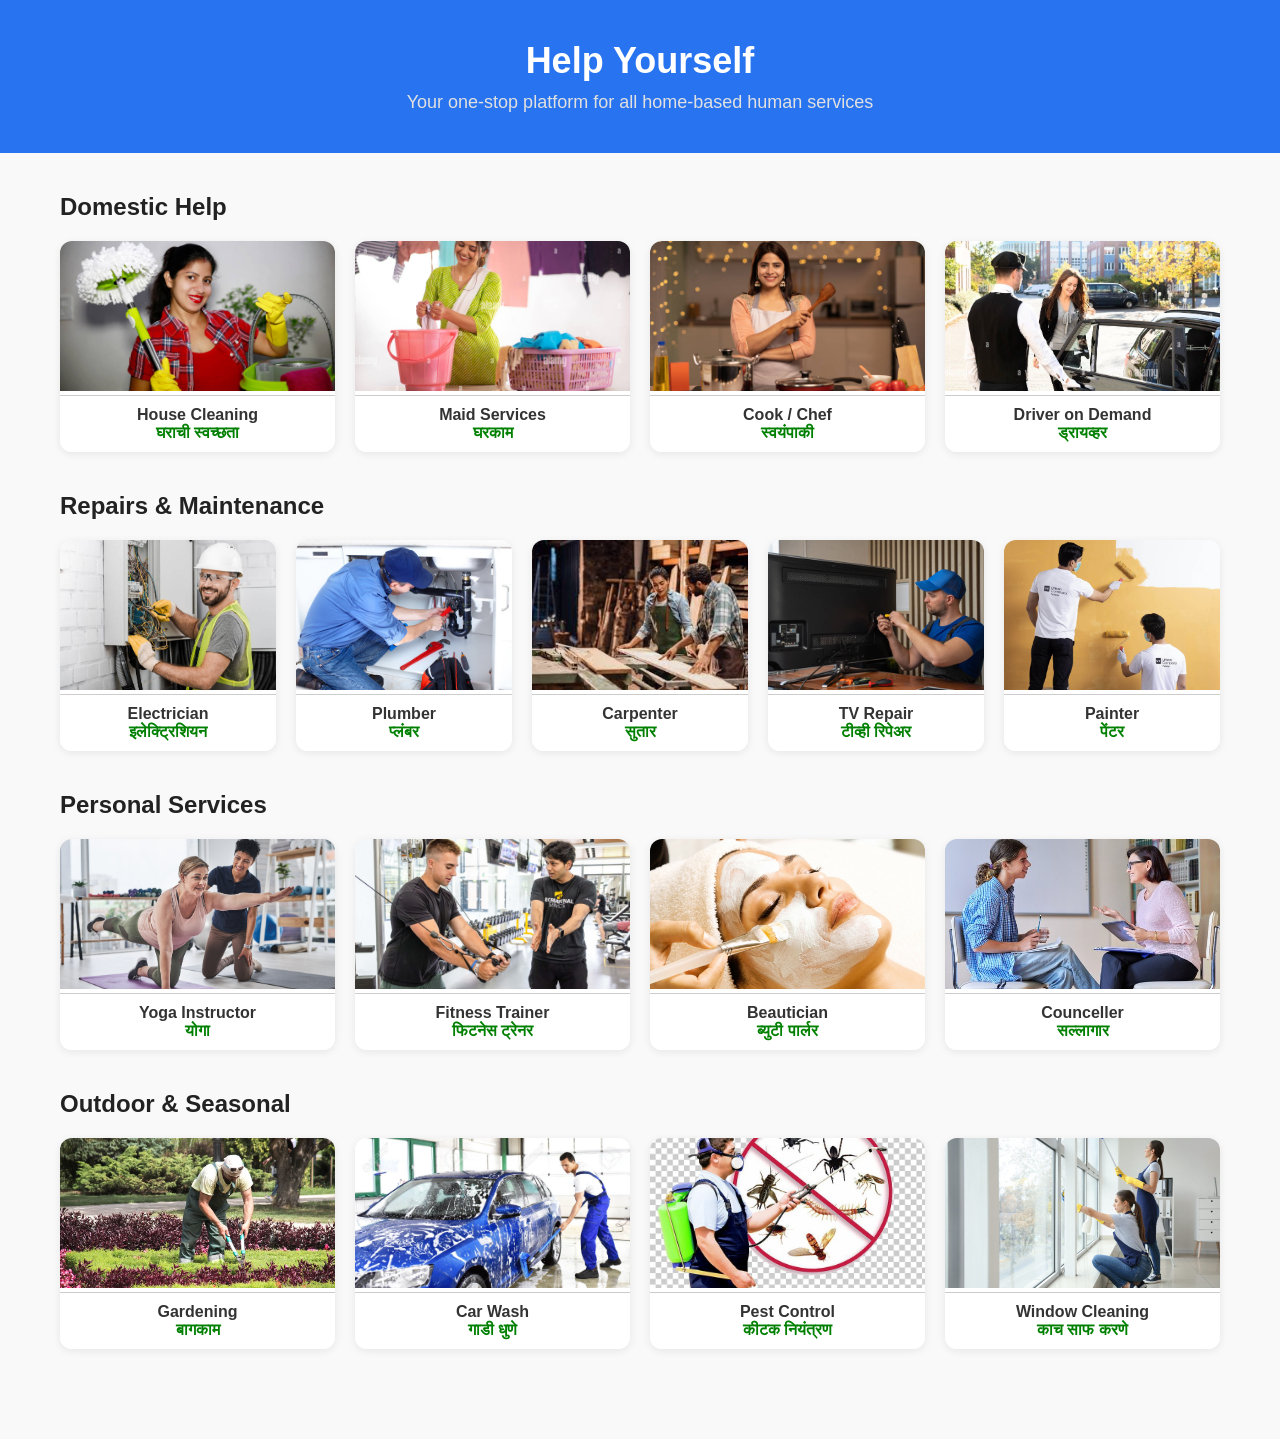
==== commit 36ccd4e3: "Update index.html" ====
--- a/index.html
+++ b/index.html
@@ -52,7 +52,7 @@
       <div class="service-card"><img src="bhandi2.jpg" alt="House Cleaning"><div class="service-card-box">House Cleaning <br><span style="color: green;">घराची स्वच्छता</span></div></div>
       <div class="service-card"><img src="maid.jpg" alt="Maid Services"><div class="service-card-box">Maid Services <br><span style="color: green;">घरकाम</span></div></div>
       <div class="service-card"><img src="cook.jpg" alt="Cook"><div class="service-card-box">Cook / Chef <br><span style="color: green;">स्वयंपाकी</span></div></div>
-      <div class="service-card"><img src="daycare.jpg" alt="Babysitter"><div class="service-card-box">Daycare <br><span style="color: green;">पाळणाघर</span></div></div>
+  
       <div class="service-card"><img src="driver.jpg" alt="Driver"><div class="service-card-box">Driver on Demand <br><span style="color: green;">ड्रायव्हर</span></div></div>
     </div>
   </section>
@@ -132,3 +132,4 @@
 </body>
 </html>
 
+
